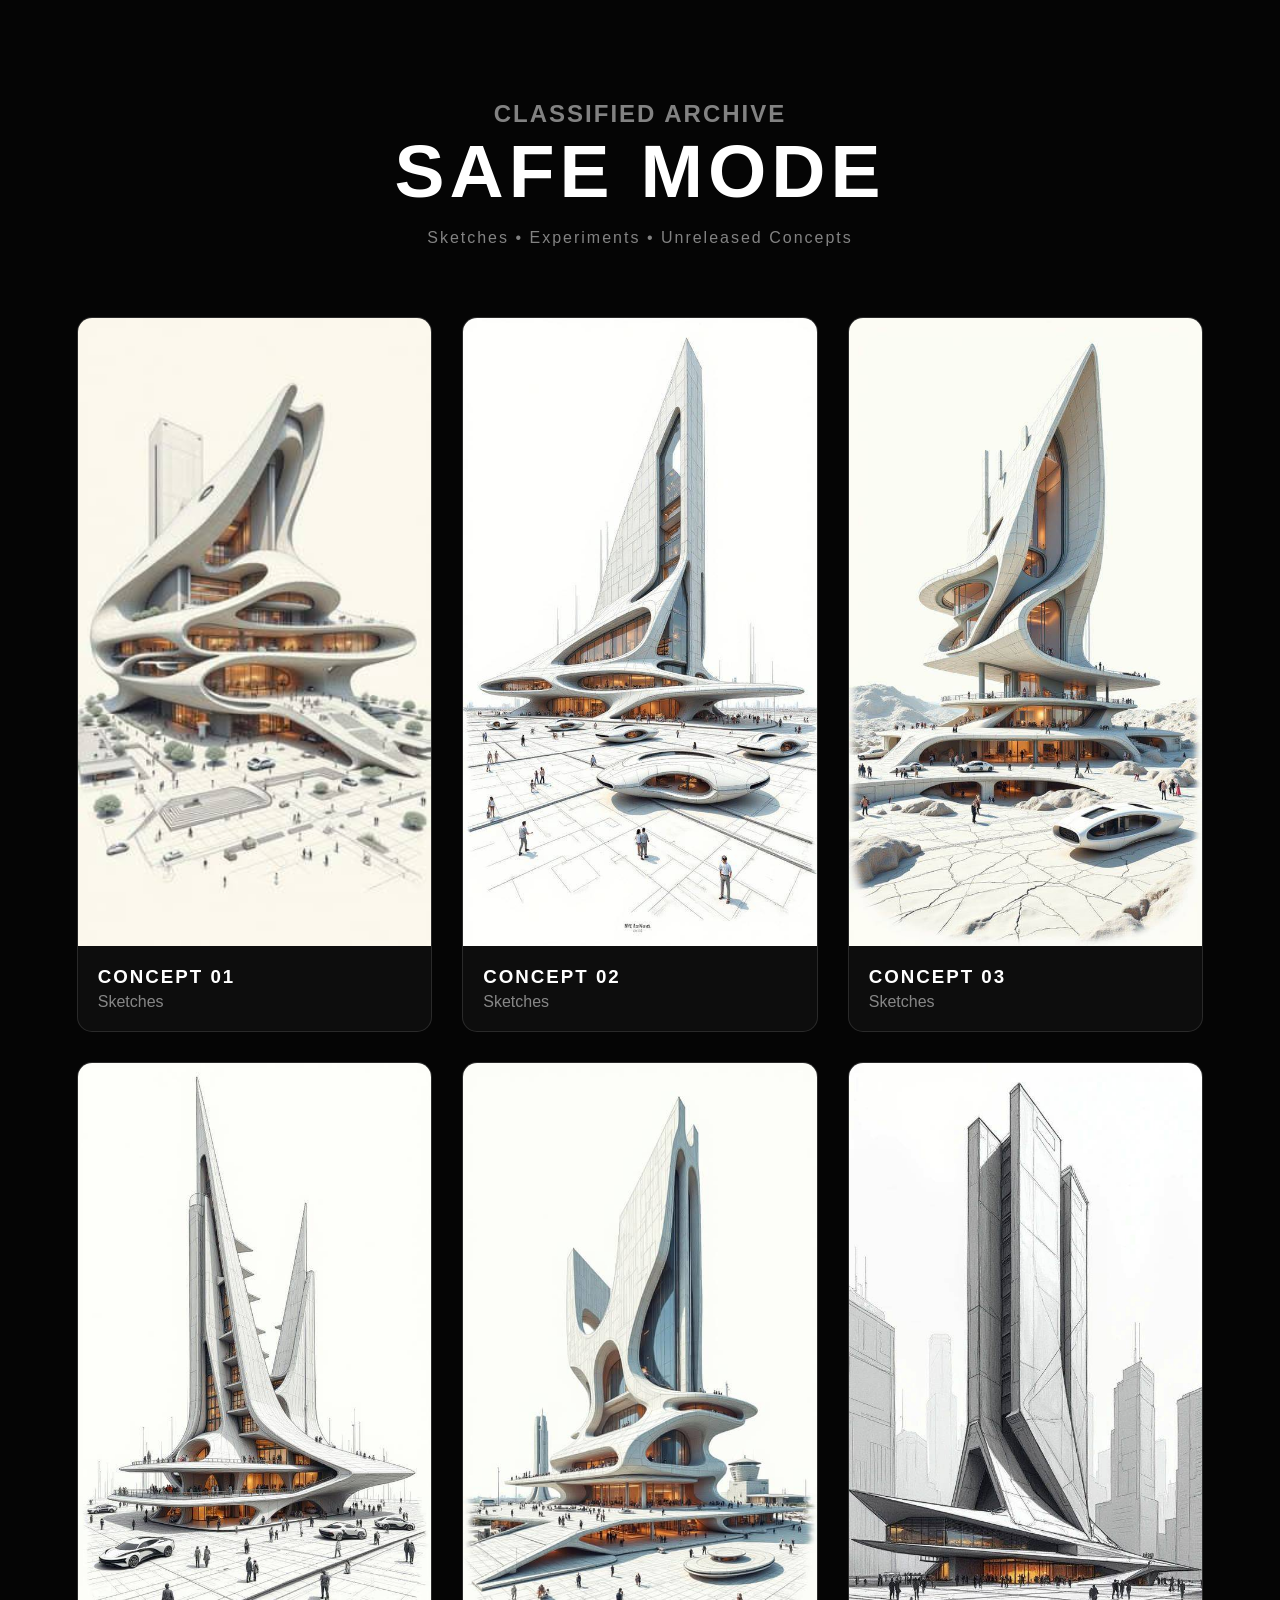
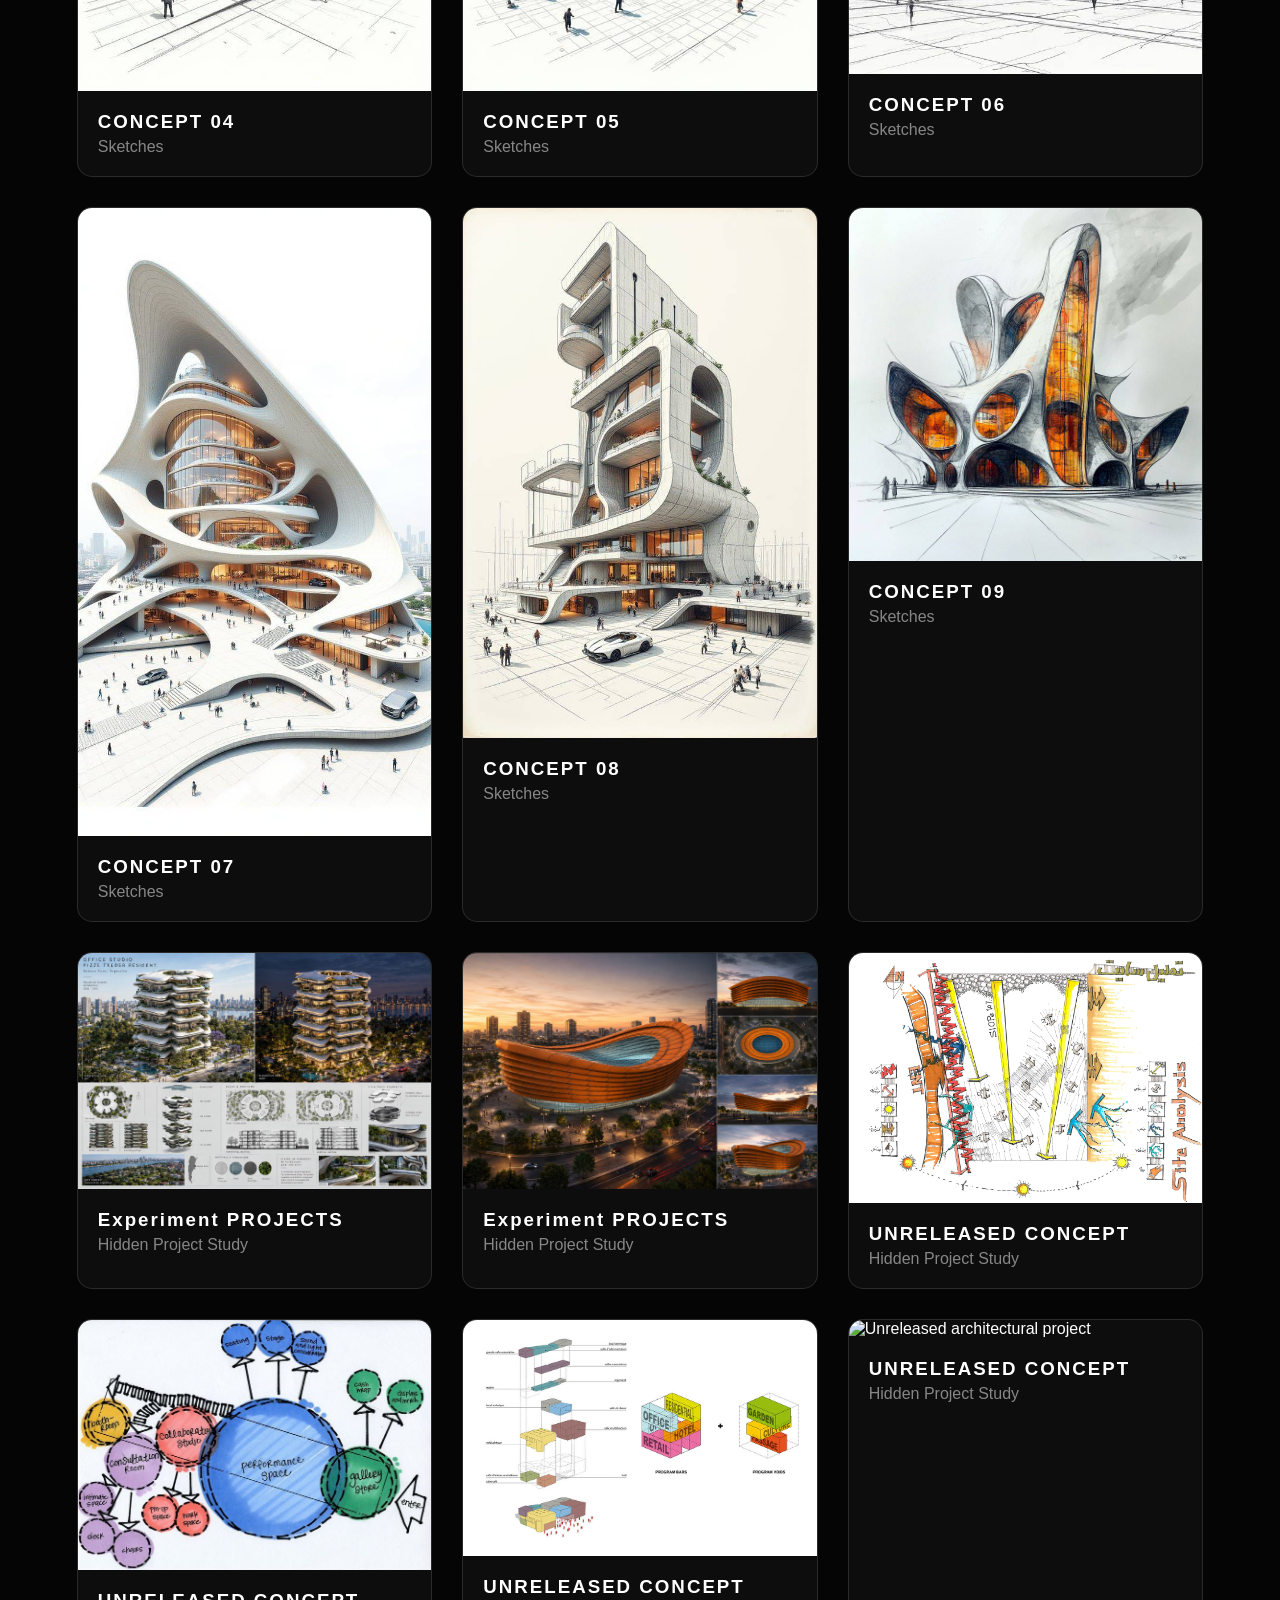
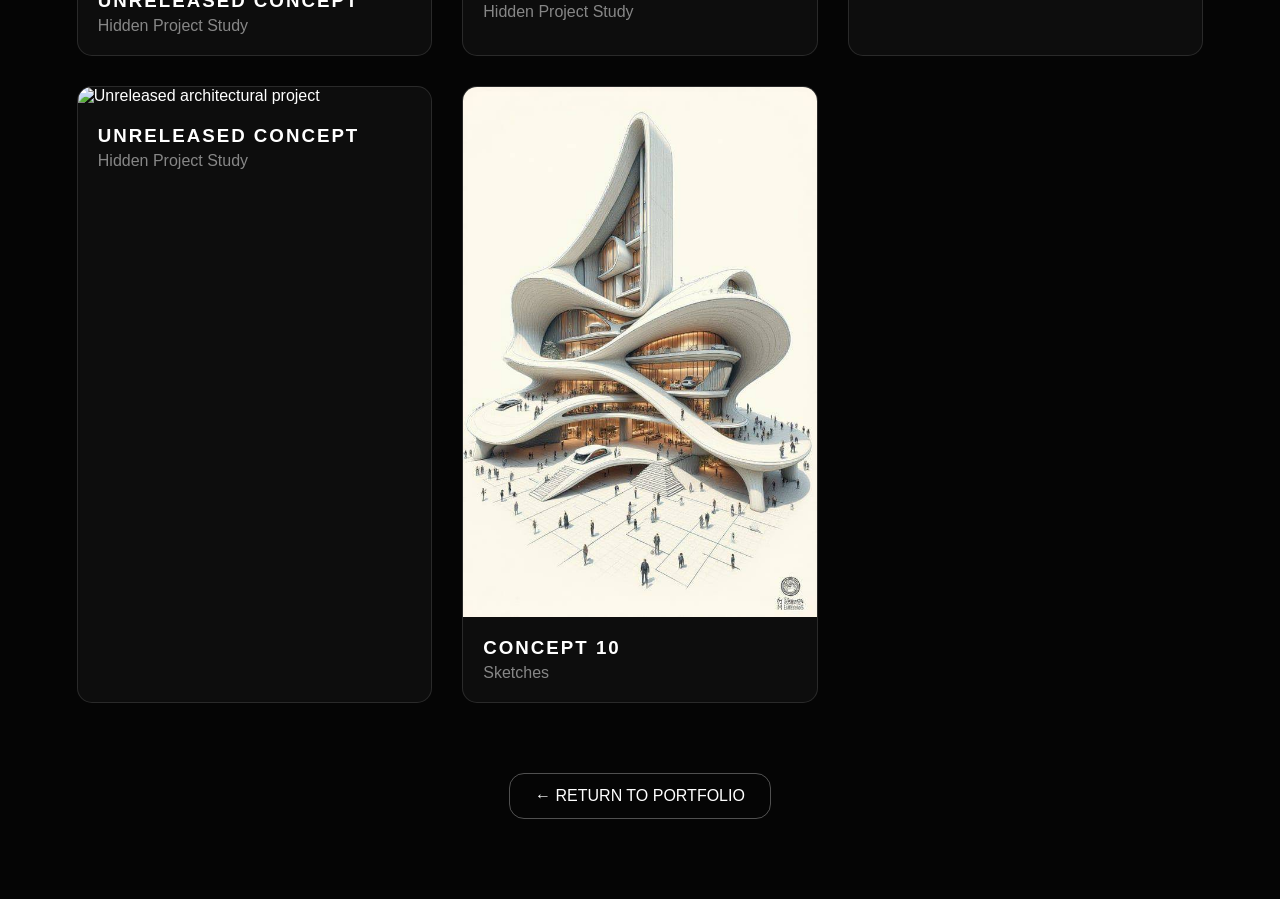
==== hidden.html @ b2d75e6e "Initial portfolio website" ====
<!DOCTYPE html>

<html lang="en">

<head>

    <meta charset="UTF-8">

    <meta
        name="viewport"
        content="width=device-width, initial-scale=1.0">

    <title>DARK MODE</title>

    <link rel="stylesheet" href="hidden.css">

</head>

<body>

    <main class="hidden-page">

        <header class="hidden-header">

            <p class="classified">
               <h2><p>CLASSIFIED ARCHIVE</p></h2> 
            </p>

            <h1>
                SAFE MODE
            </h1>

            <p>
                Sketches • Experiments • Unreleased Concepts
            </p>

        </header>


        <section class="secret-gallery">

            <article class="secret-item">

                <img
                    src="image/9.jpg"
                    alt="Initial architectural sketch">

                <h3>
                    CONCEPT 01
                </h3>

                <p>
                    Sketches
                </p>

            </article>


            <article class="secret-item">

                <img
                    src="image/10.jpg"
                    alt="Architectural experiment">

                <h3>
                    CONCEPT 02
                </h3>

                <p>
                    Sketches
                </p>

            </article>


            <article class="secret-item">

                <img
                    src="image/11.jpg"
                    alt="Architectural sketch">

                <h3>
                   CONCEPT 03
                </h3>

                <p>
                    Sketches
                </p>

            </article>


            <article class="secret-item">

                <img
                    src="image/13.jpg"
                    alt="Unreleased architectural project">

                <h3>
                     CONCEPT 04
                </h3>

                <p>
                    Sketches
                </p>

            </article>

             <article class="secret-item">

                <img
                    src="image/15.jpg"
                    alt="Unreleased architectural project">

                <h3>
                     CONCEPT 05
                </h3>

                <p>
                    Sketches
                </p>

            </article>

             <article class="secret-item">

                <img
                    src="image/16.jpg"
                    alt="Unreleased architectural project">

                <h3>
                     CONCEPT 06
                </h3>

                <p>
                    Sketches
                </p>

            </article>

             <article class="secret-item">

                <img
                    src="image/18.jpg"
                    alt="Unreleased architectural project">

                <h3>
                     CONCEPT 07
                </h3>

                <p>
                    Sketches
                </p>

            </article>

             <article class="secret-item">

                <img
                    src="image/17.jpg"
                    alt="Unreleased architectural project">

                <h3>
                     CONCEPT 08
                </h3>

                <p>
                   Sketches
                </p>

            </article>

             <article class="secret-item">

                <img
                    src="image/19.jpg"
                    alt="Unreleased architectural project">

                <h3>
                     CONCEPT 09
                </h3>

                <p>
                    Sketches
                </p>

            </article>

             <article class="secret-item">

                <img
                    src="image/21.jpg"
                    alt="Unreleased architectural project">

                <h3>
                    Experiment PROJECTS
                </h3>

                <p>
                    Hidden Project Study
                </p>

            </article>

             <article class="secret-item">

                <img
                    src="image/20.jpg"
                    alt="Unreleased architectural project">

                <h3>
                    Experiment PROJECTS
                </h3>

                <p>
                    Hidden Project Study
                </p>

            </article>

             <article class="secret-item">

                <img
                    src="image/25.jpg"
                    alt="Unreleased architectural project">

                <h3>
                    UNRELEASED CONCEPT
                </h3>

                <p>
                    Hidden Project Study
                </p>

            </article>

             <article class="secret-item">

                <img
                    src="image/12.jpg"
                    alt="Unreleased architectural project">

                <h3>
                    UNRELEASED CONCEPT
                </h3>

                <p>
                    Hidden Project Study
                </p>

            </article>

             <article class="secret-item">

                <img
                    src="image/22.jpeg"
                    alt="Unreleased architectural project">

                <h3>
                     UNRELEASED CONCEPT
                </h3>

                <p>
                    Hidden Project Study
                </p>

            </article>

             <article class="secret-item">

                <img
                    src="image/23.jpg"
                    alt="Unreleased architectural project">

                <h3>
                     UNRELEASED CONCEPT
                </h3>

                <p>
                    Hidden Project Study
                </p>

            </article>

             <article class="secret-item">

                <img
                    src="image/24.jpg"
                    alt="Unreleased architectural project">

                <h3>
                     UNRELEASED CONCEPT
                </h3>

                <p>
                    Hidden Project Study
                </p>

            </article>

             <article class="secret-item">

                <img
                    src="image/14.jpg"
                    alt="Unreleased architectural project">

                <h3>
                   CONCEPT 10
                </h3>

                <p>
                   Sketches
                </p>

            </article>

            

        </section>


        <a href="index.html" class="back-btn" id="return-portfolio">
            ← RETURN TO PORTFOLIO
        </a>

    

    </main>

    <div id="exit-transition">

    <div class="exit-content">

        <div class="exit-symbol">
            ◈
        </div>

        <h1>RETURNING</h1>

        <div class="exit-status">
           <h2>RESTORING PORTFOLIO...</h2> 
        </div>

    </div>

 </div>

    <script>

window.addEventListener("load", () => {

    requestAnimationFrame(() => {

        document.body.classList.add(
            "safe-mode-loaded"
        );

        sessionStorage.removeItem(
            "safeModeTransition"
        );

    });

});

const returnPortfolio =
    document.getElementById("return-portfolio");

const exitTransition =
    document.getElementById("exit-transition");


if (returnPortfolio && exitTransition) {

    returnPortfolio.addEventListener("click", function (e) {

        e.preventDefault();

        // نمایش Transition
        exitTransition.classList.add("active");

        // قفل کردن اسکرول
        document.body.style.overflow = "hidden";

        // صبر برای نمایش انیمیشن
        setTimeout(() => {

            window.location.href = "index.html";

        }, 3000);

    });

}
</script>

</body>

</html>
---- hidden.css ----
* {
    margin: 0;
    padding: 0;
    box-sizing: border-box;
}

body {
    background: #050505;
    color: white;
    font-family: Arial, sans-serif;
}

.hidden-page {
    min-height: 100vh;
    padding: 80px 6vw;
}

.hidden-header {
    text-align: center;
    margin-bottom: 70px;
}

.classified {
    font-family: monospace;
    font-size: 12px;
    letter-spacing: 5px;
    opacity: 0.5;
    margin-bottom: 20px;
}

.hidden-header h1 {
    font-size: clamp(35px, 7vw, 75px);
    letter-spacing: 5px;
    margin-bottom: 15px;
}

.hidden-header p:last-child {
    opacity: 0.5;
    letter-spacing: 2px;
}

.secret-gallery {
    width: 100%;
    max-width: 1200px;
    margin: auto;

    display: grid;

    grid-template-columns:
        repeat(auto-fit, minmax(260px, 1fr));

    gap: 30px;
}

.secret-item {
    background: #0d0d0d;
    border: 1px solid rgba(255,255,255,0.12);
    overflow: hidden;
    border-radius: 15px;
}

.secret-item img {
    width: 100%;
    height: auto;
    display: block;
    transition: 0.3s linear;
}
.secret-gallery .secret-item img:hover{
    transform: scale(0.8);
}


.secret-item h3 {
    padding: 20px 20px 5px;
    letter-spacing: 2px;
}

.secret-item p {
    padding: 0 20px 20px;
    opacity: 0.5;
}

.back-btn {
    display: block;

    width: fit-content;

    margin: 70px auto 0;

    padding: 13px 25px;

    border: 1px solid rgba(255,255,255,0.3);

    color: white;

    text-decoration: none;

    transition: 0.3s;
    border-radius: 15px;
}

.back-btn:hover {
    background: white;
    color: black;
}

@media (max-width: 600px) {

    .hidden-page {
        padding: 50px 20px;
    }

    .secret-gallery {
        grid-template-columns: 1fr;
    }

}

#secret-overlay {
    position: fixed;
    inset: 0;
    z-index: 99999;

    background: #000;
    color: #fff;

    display: flex;
    justify-content: center;
    align-items: center;

    opacity: 0;
    visibility: hidden;

    transform: scale(1.08);

    transition:
        opacity 1s cubic-bezier(.77,0,.18,1),
        transform 1.4s cubic-bezier(.77,0,.18,1),
        visibility 1s;

    overflow: hidden;
}

#secret-overlay.active {
    opacity: 1;
    visibility: visible;
    transform: scale(1);
}


/* خطوط معماری */

#secret-overlay::before {
    content: "";

    position: absolute;
    inset: -50%;

    background:
        linear-gradient(
            90deg,
            transparent 49.8%,
            rgba(255,255,255,.08) 50%,
            transparent 50.2%
        ),
        linear-gradient(
            transparent 49.8%,
            rgba(255,255,255,.08) 50%,
            transparent 50.2%
        );

    background-size: 80px 80px;

    transform: perspective(500px) rotateX(55deg);

    animation: architectureGrid 8s linear infinite;

    opacity: 0;

    transition: opacity 1.5s ease;
}

#secret-overlay.active::before {
    opacity: 1;
}


.secret-content {
    position: relative;
    z-index: 2;

    text-align: center;

    width: 90%;
    max-width: 800px;

    animation: secretContent 1.8s cubic-bezier(.16,1,.3,1);
}


/* اسکلت */

.secret-symbol {
    font-size: clamp(70px, 15vw, 150px);

    margin-bottom: 20px;

    opacity: 0;

    animation:
        skullReveal 1.2s .3s cubic-bezier(.16,1,.3,1)
        forwards;
}


/* عنوان */

.secret-content h1 {
    font-size: clamp(28px, 7vw, 75px);

    letter-spacing: 12px;

    margin: 0 0 20px;

    opacity: 0;

    animation:
        titleReveal 1.2s .8s cubic-bezier(.16,1,.3,1)
        forwards;
}


/* هشدار */

.secret-warning {
    font-family: monospace;

    font-size: 13px;

    letter-spacing: 5px;

    opacity: 0;

    animation:
        warningReveal 1s 1.3s ease
        forwards;
}


/* Loading */

.secret-loader {
    width: 100%;
    max-width: 500px;

    height: 2px;

    margin: 35px auto 0;

    background: rgba(255,255,255,.15);

    overflow: hidden;

    opacity: 0;

    animation: fadeIn 1s 1.5s forwards;
}

.secret-loader span {
    display: block;

    width: 0;
    height: 100%;

    background: white;

    animation: loading 4.5s 1.6s linear forwards;
}


.secret-status {
    margin-top: 15px;

    font-family: monospace;

    font-size: 11px;

    letter-spacing: 3px;

    opacity: 0;

    animation:
        fadeIn 1s 1.7s forwards;
}


/* =========================================
   ANIMATIONS
   ========================================= */

@keyframes secretContent {

    from {
        transform: scale(.75);
        filter: blur(20px);
    }

    to {
        transform: scale(1);
        filter: blur(0);
    }

}


@keyframes skullReveal {

    0% {
        opacity: 0;
        transform: scale(0) rotate(-20deg);
        filter: blur(20px);
    }

    70% {
        opacity: 1;
        transform: scale(1.15) rotate(5deg);
        filter: blur(0);
    }

    100% {
        opacity: .9;
        transform: scale(1);
    }

}


@keyframes titleReveal {

    from {
        opacity: 0;
        transform: translateY(40px);
        letter-spacing: 30px;
        filter: blur(10px);
    }

    to {
        opacity: 1;
        transform: translateY(0);
        letter-spacing: 12px;
        filter: blur(0);
    }

}


@keyframes warningReveal {

    from {
        opacity: 0;
        transform: translateY(15px);
    }

    to {
        opacity: .6;
        transform: translateY(0);
    }

}


@keyframes architectureGrid {

    from {
        transform:
            perspective(500px)
            rotateX(55deg)
            translateY(0);
    }

    to {
        transform:
            perspective(500px)
            rotateX(55deg)
            translateY(80px);
    }

}


@keyframes loading {

    from {
        width: 0;
    }

    to {
        width: 100%;
    }

}


@keyframes fadeIn {

    from {
        opacity: 0;
    }

    to {
        opacity: 1;
    }

}
body {
    opacity: 0;
    

    transition:
        opacity 1s ease,
        
}


body.safe-mode-loaded {
    opacity: 1;
   
}
/* =========================================
   RETURN TO PORTFOLIO - CINEMATIC TRANSITION
   ========================================= */

/* =========================================
   RETURN TO PORTFOLIO - CINEMATIC TRANSITION
   ========================================= */

#return-portfolio {
    display: flex;
    justify-content: center;
    align-items: center;

    transition:
        opacity 0.3s ease,
        transform 0.3s ease,
        letter-spacing 0.3s ease;

    cursor: pointer;
}


/* وقتی موس روی لینک می‌رود */

#return-portfolio:hover {
    transform: translateX(5px);
    letter-spacing: 1px;
}


/* صفحه خروج */

#exit-transition {
    position: fixed !important;

    top: 0 !important;
    left: 0 !important;
    right: 0 !important;
    bottom: 0 !important;

    width: 100% !important;
    height: 100% !important;

    z-index: 999999999;

    background:
        radial-gradient(
            circle at center,
            #181818 0%,
            #050505 45%,
            #000 100%
        );

    display: flex !important;
    justify-content: center !important;
    align-items: center !important;

    opacity: 0;
    visibility: hidden;
    pointer-events: none;

    transform: scale(1.03);

    transition:
        opacity 1s cubic-bezier(.16,1,.3,1),
        transform 1.2s cubic-bezier(.16,1,.3,1),
        visibility 1s ease;

    overflow: hidden;
}


/* فعال شدن صفحه انتقال */

#exit-transition.active {
    opacity: 1;
    visibility: visible;
    pointer-events: all;

    transform: scale(1);
}


/* محتوای دقیقاً وسط صفحه */

#exit-transition .exit-content {

    position: absolute !important;

    top: 50% !important;
    left: 50% !important;

    transform:
        translate(-50%, -50%)
        scale(.85) !important;

    width: 90%;
    max-width: 600px;

    text-align: center;

    color: #fff;

    opacity: 0;

    transition:
        opacity .8s ease,
        transform 1s cubic-bezier(.16,1,.3,1);
}


/* محتوای ظاهرشده */

#exit-transition.active .exit-content {

    opacity: 1;

    transform:
        translate(-50%, -50%)
        scale(1) !important;
}

/* علامت */

.exit-symbol {
    font-size: 60px;

    margin-bottom: 25px;

    opacity: .9;

    animation: exitPulse 1.5s infinite;
    
    
}


/* متن */

.exit-content h1 {
    margin: 0;

    font-family: Arial, sans-serif;

    font-size: clamp(22px, 5vw, 42px);

    letter-spacing: 7px;

    font-weight: 500;
}


/* وضعیت */

.exit-status {
    margin-top: 15px;

    font-family: monospace;

    font-size: 11px;

    letter-spacing: 3px;

    opacity: .55;
}


/* انیمیشن علامت */

@keyframes exitPulse {

    0%,
    100% {
        transform: scale(1);
        opacity: .7;
    }

    50% {
        transform: scale(1.08);
        opacity: 1;
    }

}


/* کاهش حرکت برای دستگاه‌هایی که این گزینه را فعال دارند */

@media (prefers-reduced-motion: reduce) {

    #exit-transition,
    .exit-content,
    #return-portfolio {
        transition: none !important;
    }

}
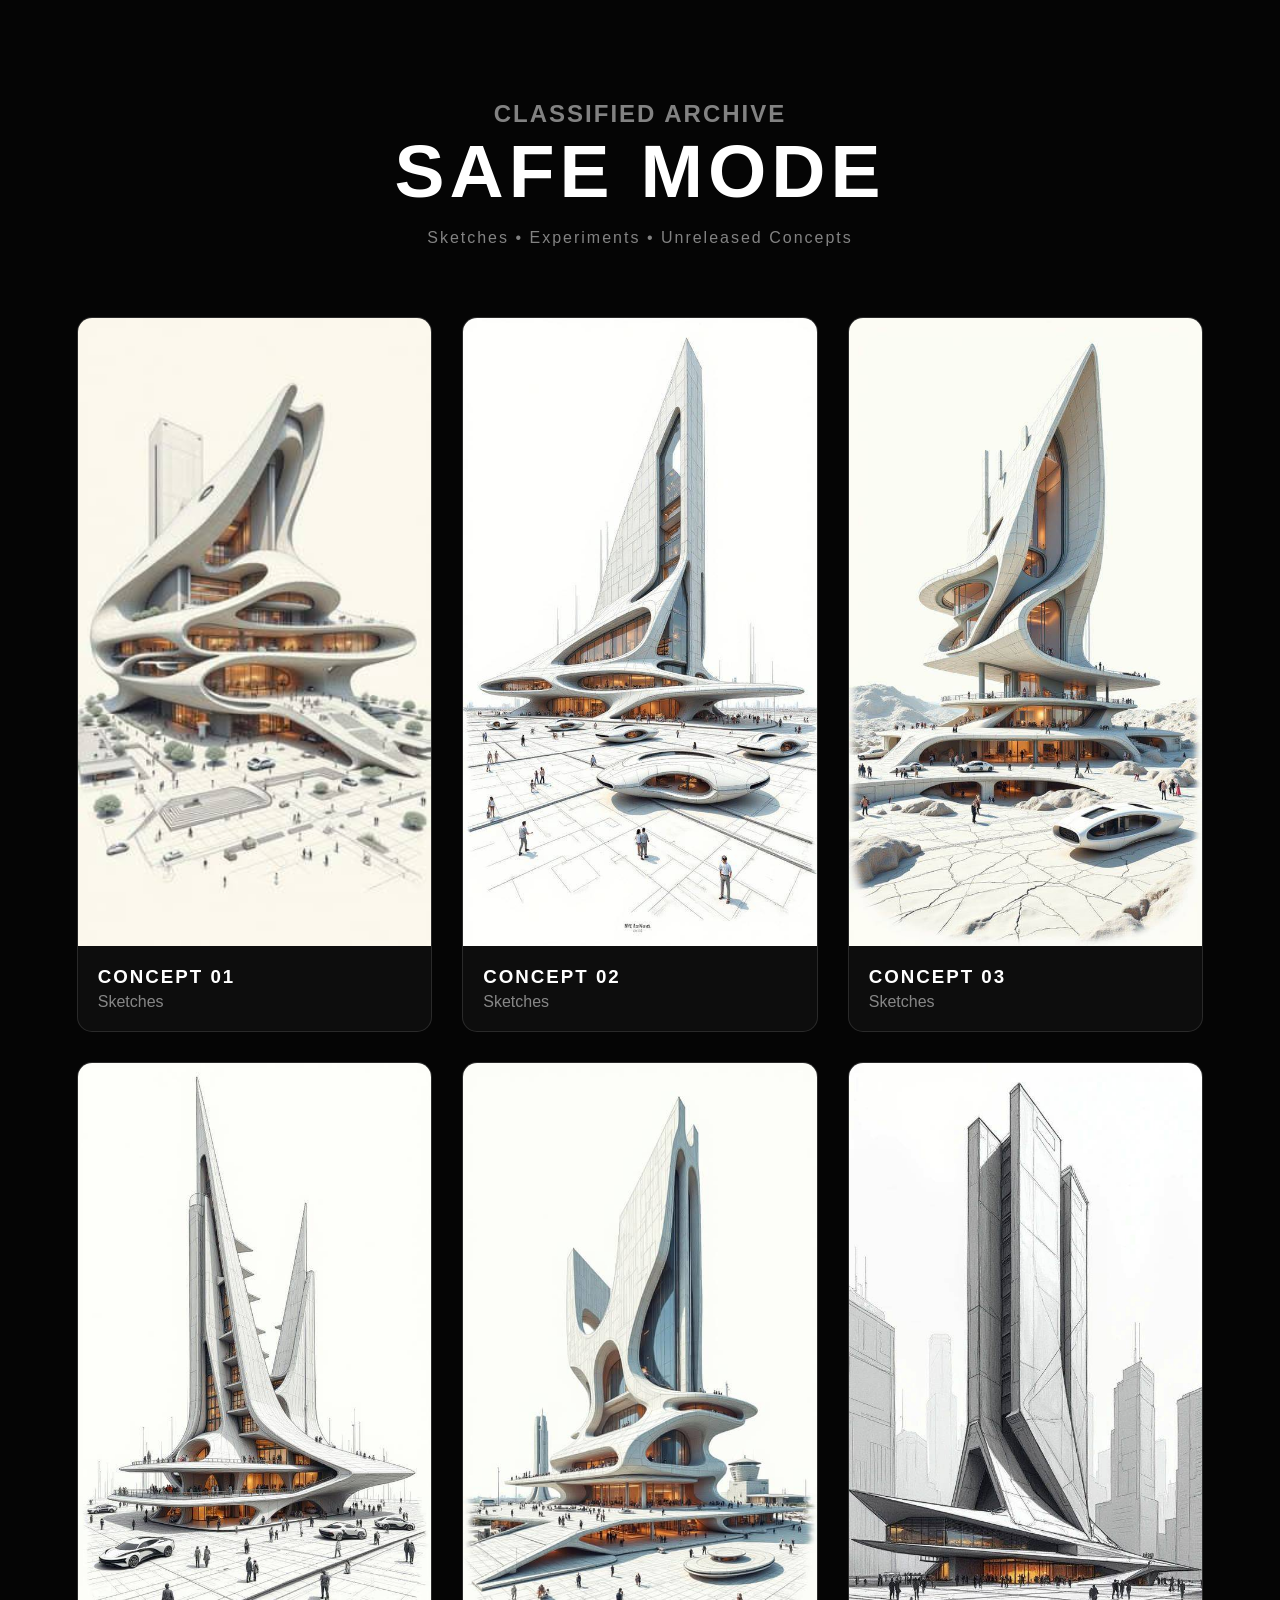
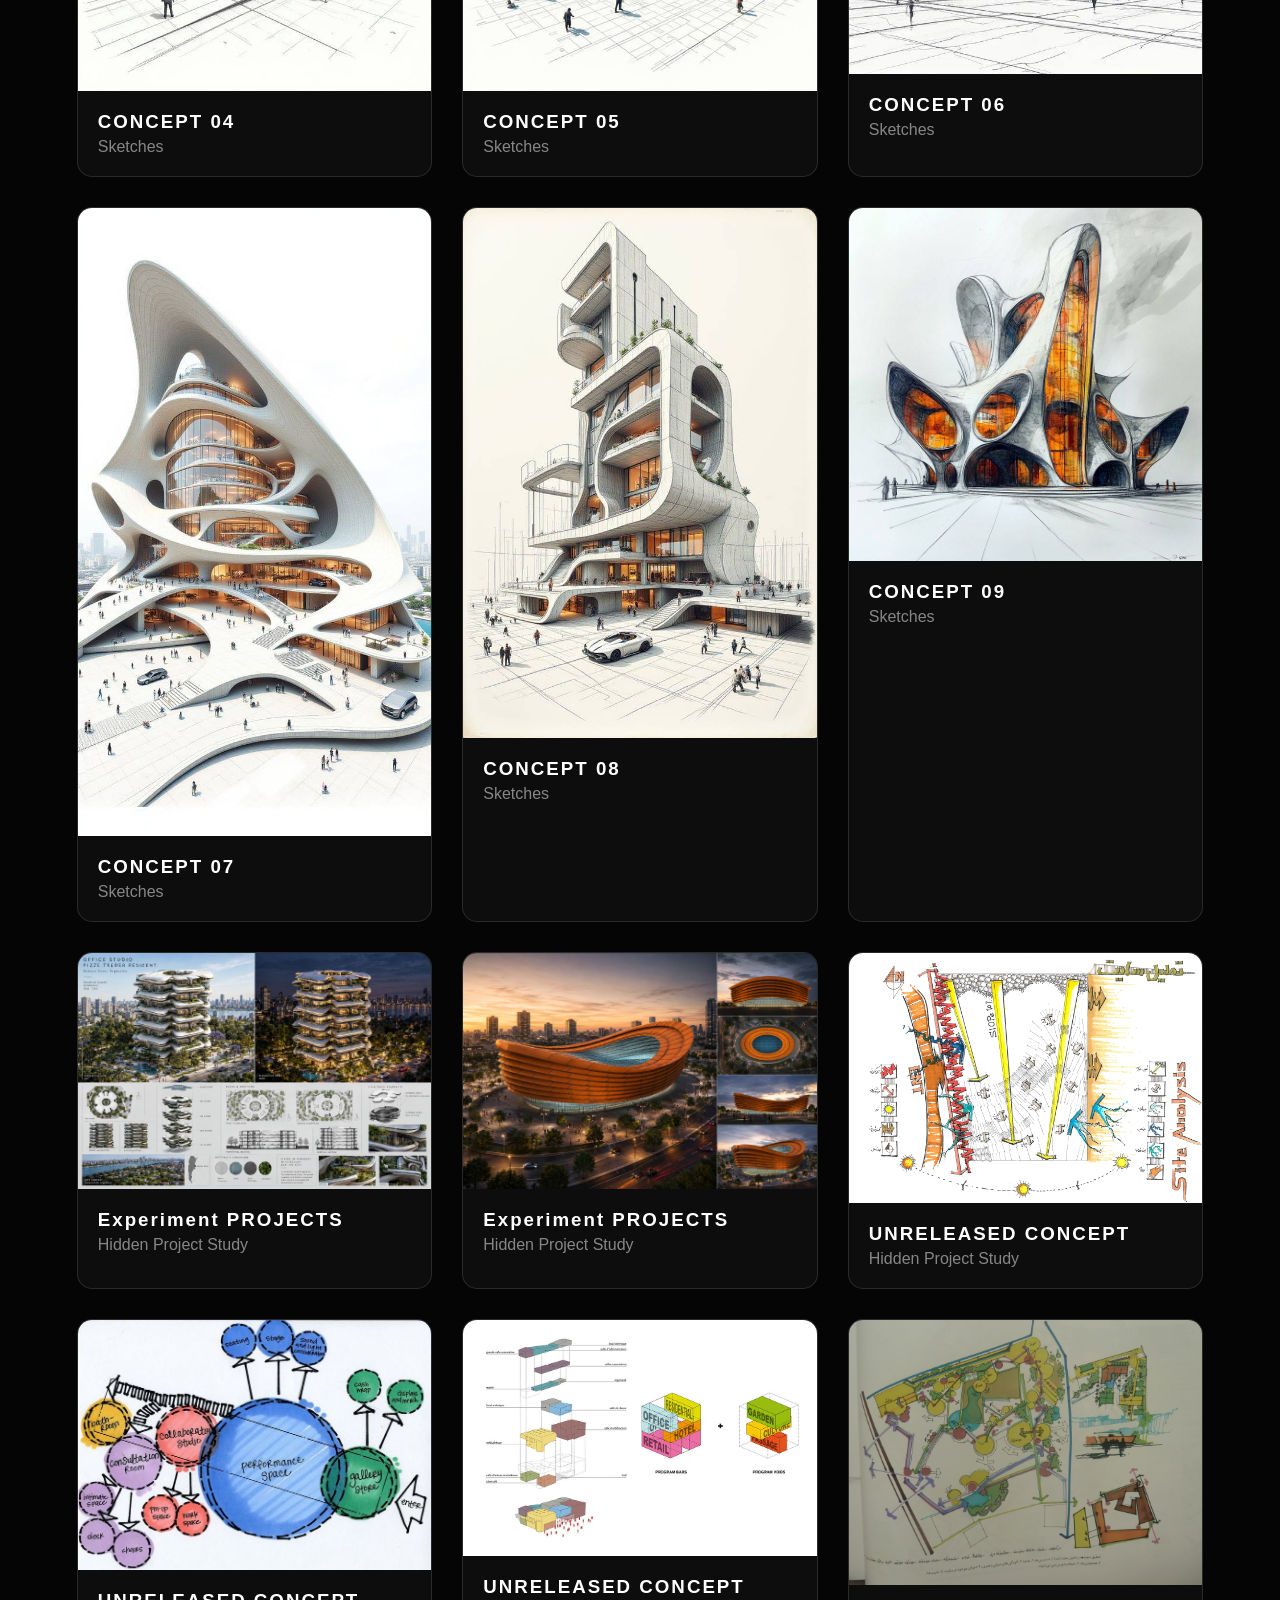
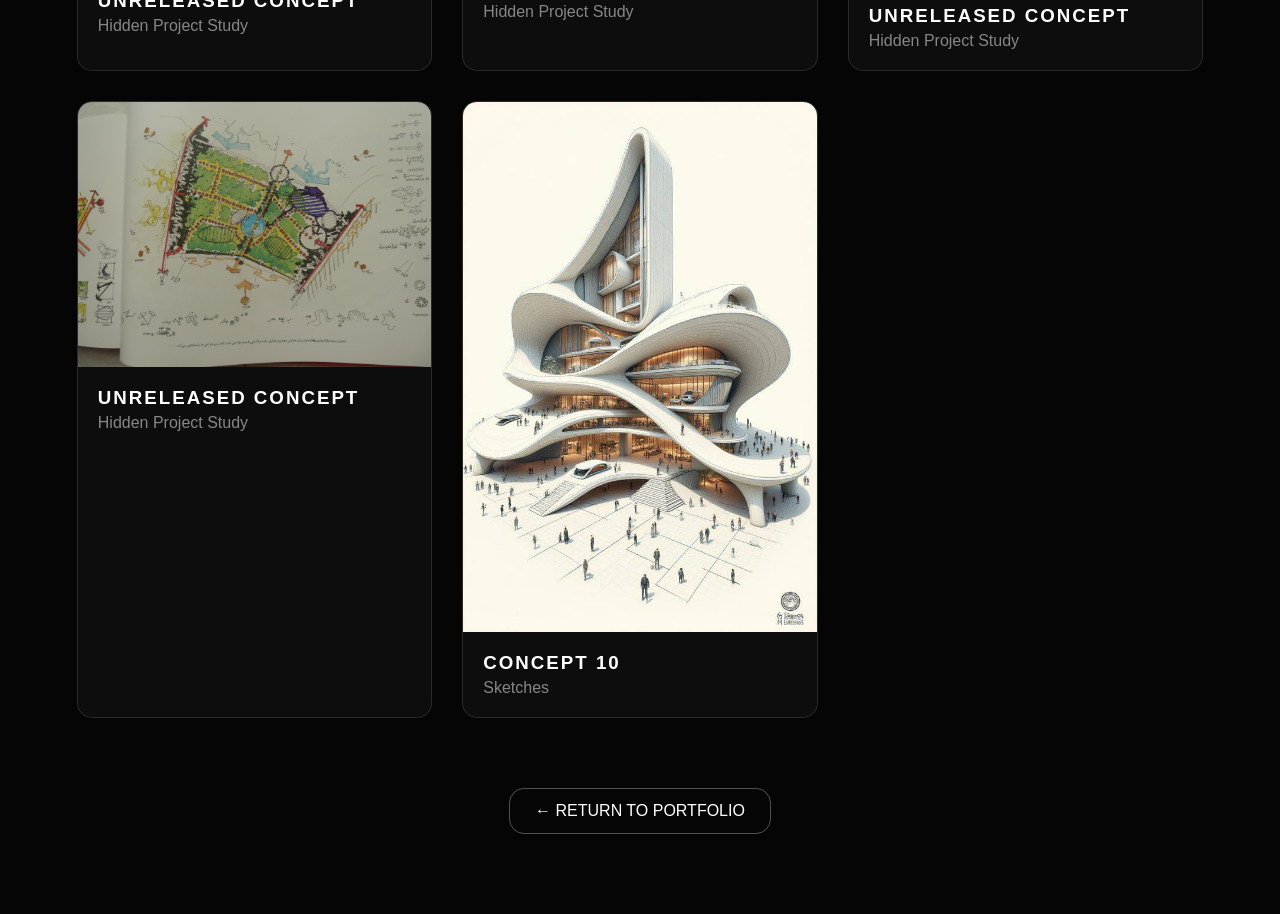
==== commit 683fd1c2: "Add files via upload" ====
--- a/hidden.html
+++ b/hidden.html
@@ -1,399 +1,399 @@
-<!DOCTYPE html>
-
-<html lang="en">
-
-<head>
-
-    <meta charset="UTF-8">
-
-    <meta
-        name="viewport"
-        content="width=device-width, initial-scale=1.0">
-
-    <title>DARK MODE</title>
-
-    <link rel="stylesheet" href="hidden.css">
-
-</head>
-
-<body>
-
-    <main class="hidden-page">
-
-        <header class="hidden-header">
-
-            <p class="classified">
-               <h2><p>CLASSIFIED ARCHIVE</p></h2> 
-            </p>
-
-            <h1>
-                SAFE MODE
-            </h1>
-
-            <p>
-                Sketches • Experiments • Unreleased Concepts
-            </p>
-
-        </header>
-
-
-        <section class="secret-gallery">
-
-            <article class="secret-item">
-
-                <img
-                    src="image/9.jpg"
-                    alt="Initial architectural sketch">
-
-                <h3>
-                    CONCEPT 01
-                </h3>
-
-                <p>
-                    Sketches
-                </p>
-
-            </article>
-
-
-            <article class="secret-item">
-
-                <img
-                    src="image/10.jpg"
-                    alt="Architectural experiment">
-
-                <h3>
-                    CONCEPT 02
-                </h3>
-
-                <p>
-                    Sketches
-                </p>
-
-            </article>
-
-
-            <article class="secret-item">
-
-                <img
-                    src="image/11.jpg"
-                    alt="Architectural sketch">
-
-                <h3>
-                   CONCEPT 03
-                </h3>
-
-                <p>
-                    Sketches
-                </p>
-
-            </article>
-
-
-            <article class="secret-item">
-
-                <img
-                    src="image/13.jpg"
-                    alt="Unreleased architectural project">
-
-                <h3>
-                     CONCEPT 04
-                </h3>
-
-                <p>
-                    Sketches
-                </p>
-
-            </article>
-
-             <article class="secret-item">
-
-                <img
-                    src="image/15.jpg"
-                    alt="Unreleased architectural project">
-
-                <h3>
-                     CONCEPT 05
-                </h3>
-
-                <p>
-                    Sketches
-                </p>
-
-            </article>
-
-             <article class="secret-item">
-
-                <img
-                    src="image/16.jpg"
-                    alt="Unreleased architectural project">
-
-                <h3>
-                     CONCEPT 06
-                </h3>
-
-                <p>
-                    Sketches
-                </p>
-
-            </article>
-
-             <article class="secret-item">
-
-                <img
-                    src="image/18.jpg"
-                    alt="Unreleased architectural project">
-
-                <h3>
-                     CONCEPT 07
-                </h3>
-
-                <p>
-                    Sketches
-                </p>
-
-            </article>
-
-             <article class="secret-item">
-
-                <img
-                    src="image/17.jpg"
-                    alt="Unreleased architectural project">
-
-                <h3>
-                     CONCEPT 08
-                </h3>
-
-                <p>
-                   Sketches
-                </p>
-
-            </article>
-
-             <article class="secret-item">
-
-                <img
-                    src="image/19.jpg"
-                    alt="Unreleased architectural project">
-
-                <h3>
-                     CONCEPT 09
-                </h3>
-
-                <p>
-                    Sketches
-                </p>
-
-            </article>
-
-             <article class="secret-item">
-
-                <img
-                    src="image/21.jpg"
-                    alt="Unreleased architectural project">
-
-                <h3>
-                    Experiment PROJECTS
-                </h3>
-
-                <p>
-                    Hidden Project Study
-                </p>
-
-            </article>
-
-             <article class="secret-item">
-
-                <img
-                    src="image/20.jpg"
-                    alt="Unreleased architectural project">
-
-                <h3>
-                    Experiment PROJECTS
-                </h3>
-
-                <p>
-                    Hidden Project Study
-                </p>
-
-            </article>
-
-             <article class="secret-item">
-
-                <img
-                    src="image/25.jpg"
-                    alt="Unreleased architectural project">
-
-                <h3>
-                    UNRELEASED CONCEPT
-                </h3>
-
-                <p>
-                    Hidden Project Study
-                </p>
-
-            </article>
-
-             <article class="secret-item">
-
-                <img
-                    src="image/12.jpg"
-                    alt="Unreleased architectural project">
-
-                <h3>
-                    UNRELEASED CONCEPT
-                </h3>
-
-                <p>
-                    Hidden Project Study
-                </p>
-
-            </article>
-
-             <article class="secret-item">
-
-                <img
-                    src="image/22.jpeg"
-                    alt="Unreleased architectural project">
-
-                <h3>
-                     UNRELEASED CONCEPT
-                </h3>
-
-                <p>
-                    Hidden Project Study
-                </p>
-
-            </article>
-
-             <article class="secret-item">
-
-                <img
-                    src="image/23.jpg"
-                    alt="Unreleased architectural project">
-
-                <h3>
-                     UNRELEASED CONCEPT
-                </h3>
-
-                <p>
-                    Hidden Project Study
-                </p>
-
-            </article>
-
-             <article class="secret-item">
-
-                <img
-                    src="image/24.jpg"
-                    alt="Unreleased architectural project">
-
-                <h3>
-                     UNRELEASED CONCEPT
-                </h3>
-
-                <p>
-                    Hidden Project Study
-                </p>
-
-            </article>
-
-             <article class="secret-item">
-
-                <img
-                    src="image/14.jpg"
-                    alt="Unreleased architectural project">
-
-                <h3>
-                   CONCEPT 10
-                </h3>
-
-                <p>
-                   Sketches
-                </p>
-
-            </article>
-
-            
-
-        </section>
-
-
-        <a href="index.html" class="back-btn" id="return-portfolio">
-            ← RETURN TO PORTFOLIO
-        </a>
-
-    
-
-    </main>
-
-    <div id="exit-transition">
-
-    <div class="exit-content">
-
-        <div class="exit-symbol">
-            ◈
-        </div>
-
-        <h1>RETURNING</h1>
-
-        <div class="exit-status">
-           <h2>RESTORING PORTFOLIO...</h2> 
-        </div>
-
-    </div>
-
- </div>
-
-    <script>
-
-window.addEventListener("load", () => {
-
-    requestAnimationFrame(() => {
-
-        document.body.classList.add(
-            "safe-mode-loaded"
-        );
-
-        sessionStorage.removeItem(
-            "safeModeTransition"
-        );
-
-    });
-
-});
-
-const returnPortfolio =
-    document.getElementById("return-portfolio");
-
-const exitTransition =
-    document.getElementById("exit-transition");
-
-
-if (returnPortfolio && exitTransition) {
-
-    returnPortfolio.addEventListener("click", function (e) {
-
-        e.preventDefault();
-
-        // نمایش Transition
-        exitTransition.classList.add("active");
-
-        // قفل کردن اسکرول
-        document.body.style.overflow = "hidden";
-
-        // صبر برای نمایش انیمیشن
-        setTimeout(() => {
-
-            window.location.href = "index.html";
-
-        }, 3000);
-
-    });
-
-}
-</script>
-
-</body>
-
+<!DOCTYPE html>
+
+<html lang="en">
+
+<head>
+
+    <meta charset="UTF-8">
+
+    <meta
+        name="viewport"
+        content="width=device-width, initial-scale=1.0">
+
+    <title>DARK MODE</title>
+
+    <link rel="stylesheet" href="hidden.css">
+
+</head>
+
+<body>
+
+    <main class="hidden-page">
+
+        <header class="hidden-header">
+
+            <p class="classified">
+               <h2><p>CLASSIFIED ARCHIVE</p></h2> 
+            </p>
+
+            <h1>
+                SAFE MODE
+            </h1>
+
+            <p>
+                Sketches • Experiments • Unreleased Concepts
+            </p>
+
+        </header>
+
+
+        <section class="secret-gallery">
+
+            <article class="secret-item">
+
+                <img
+                    src="image/9.jpg"
+                    alt="Initial architectural sketch">
+
+                <h3>
+                    CONCEPT 01
+                </h3>
+
+                <p>
+                    Sketches
+                </p>
+
+            </article>
+
+
+            <article class="secret-item">
+
+                <img
+                    src="image/10.jpg"
+                    alt="Architectural experiment">
+
+                <h3>
+                    CONCEPT 02
+                </h3>
+
+                <p>
+                    Sketches
+                </p>
+
+            </article>
+
+
+            <article class="secret-item">
+
+                <img
+                    src="image/11.jpg"
+                    alt="Architectural sketch">
+
+                <h3>
+                   CONCEPT 03
+                </h3>
+
+                <p>
+                    Sketches
+                </p>
+
+            </article>
+
+
+            <article class="secret-item">
+
+                <img
+                    src="image/13.jpg"
+                    alt="Unreleased architectural project">
+
+                <h3>
+                     CONCEPT 04
+                </h3>
+
+                <p>
+                    Sketches
+                </p>
+
+            </article>
+
+             <article class="secret-item">
+
+                <img
+                    src="image/15.jpg"
+                    alt="Unreleased architectural project">
+
+                <h3>
+                     CONCEPT 05
+                </h3>
+
+                <p>
+                    Sketches
+                </p>
+
+            </article>
+
+             <article class="secret-item">
+
+                <img
+                    src="image/16.jpg"
+                    alt="Unreleased architectural project">
+
+                <h3>
+                     CONCEPT 06
+                </h3>
+
+                <p>
+                    Sketches
+                </p>
+
+            </article>
+
+             <article class="secret-item">
+
+                <img
+                    src="image/18.jpg"
+                    alt="Unreleased architectural project">
+
+                <h3>
+                     CONCEPT 07
+                </h3>
+
+                <p>
+                    Sketches
+                </p>
+
+            </article>
+
+             <article class="secret-item">
+
+                <img
+                    src="image/17.jpg"
+                    alt="Unreleased architectural project">
+
+                <h3>
+                     CONCEPT 08
+                </h3>
+
+                <p>
+                   Sketches
+                </p>
+
+            </article>
+
+             <article class="secret-item">
+
+                <img
+                    src="image/19.jpg"
+                    alt="Unreleased architectural project">
+
+                <h3>
+                     CONCEPT 09
+                </h3>
+
+                <p>
+                    Sketches
+                </p>
+
+            </article>
+
+             <article class="secret-item">
+
+                <img
+                    src="image/21.jpg"
+                    alt="Unreleased architectural project">
+
+                <h3>
+                    Experiment PROJECTS
+                </h3>
+
+                <p>
+                    Hidden Project Study
+                </p>
+
+            </article>
+
+             <article class="secret-item">
+
+                <img
+                    src="image/20.jpg"
+                    alt="Unreleased architectural project">
+
+                <h3>
+                    Experiment PROJECTS
+                </h3>
+
+                <p>
+                    Hidden Project Study
+                </p>
+
+            </article>
+
+             <article class="secret-item">
+
+                <img
+                    src="image/25.jpg"
+                    alt="Unreleased architectural project">
+
+                <h3>
+                    UNRELEASED CONCEPT
+                </h3>
+
+                <p>
+                    Hidden Project Study
+                </p>
+
+            </article>
+
+             <article class="secret-item">
+
+                <img
+                    src="image/12.jpg"
+                    alt="Unreleased architectural project">
+
+                <h3>
+                    UNRELEASED CONCEPT
+                </h3>
+
+                <p>
+                    Hidden Project Study
+                </p>
+
+            </article>
+
+             <article class="secret-item">
+
+                <img
+                    src="image/22.jpeg"
+                    alt="Unreleased architectural project">
+
+                <h3>
+                     UNRELEASED CONCEPT
+                </h3>
+
+                <p>
+                    Hidden Project Study
+                </p>
+
+            </article>
+
+             <article class="secret-item">
+
+                <img
+                    src="image/23.JPG"
+                    alt="Unreleased architectural project">
+
+                <h3>
+                     UNRELEASED CONCEPT
+                </h3>
+
+                <p>
+                    Hidden Project Study
+                </p>
+
+            </article>
+
+             <article class="secret-item">
+
+                <img
+                    src="image/24.JPG"
+                    alt="Unreleased architectural project">
+
+                <h3>
+                     UNRELEASED CONCEPT
+                </h3>
+
+                <p>
+                    Hidden Project Study
+                </p>
+
+            </article>
+
+             <article class="secret-item">
+
+                <img
+                    src="image/14.jpg"
+                    alt="Unreleased architectural project">
+
+                <h3>
+                   CONCEPT 10
+                </h3>
+
+                <p>
+                   Sketches
+                </p>
+
+            </article>
+
+            
+
+        </section>
+
+
+        <a href="index.html" class="back-btn" id="return-portfolio">
+            ← RETURN TO PORTFOLIO
+        </a>
+
+    
+
+    </main>
+
+    <div id="exit-transition">
+
+    <div class="exit-content">
+
+        <div class="exit-symbol">
+            ◈
+        </div>
+
+        <h1>RETURNING</h1>
+
+        <div class="exit-status">
+           <h2>RESTORING PORTFOLIO...</h2> 
+        </div>
+
+    </div>
+
+ </div>
+
+    <script>
+
+window.addEventListener("load", () => {
+
+    requestAnimationFrame(() => {
+
+        document.body.classList.add(
+            "safe-mode-loaded"
+        );
+
+        sessionStorage.removeItem(
+            "safeModeTransition"
+        );
+
+    });
+
+});
+
+const returnPortfolio =
+    document.getElementById("return-portfolio");
+
+const exitTransition =
+    document.getElementById("exit-transition");
+
+
+if (returnPortfolio && exitTransition) {
+
+    returnPortfolio.addEventListener("click", function (e) {
+
+        e.preventDefault();
+
+        // نمایش Transition
+        exitTransition.classList.add("active");
+
+        // قفل کردن اسکرول
+        document.body.style.overflow = "hidden";
+
+        // صبر برای نمایش انیمیشن
+        setTimeout(() => {
+
+            window.location.href = "index.html";
+
+        }, 3000);
+
+    });
+
+}
+</script>
+
+</body>
+
 </html>
